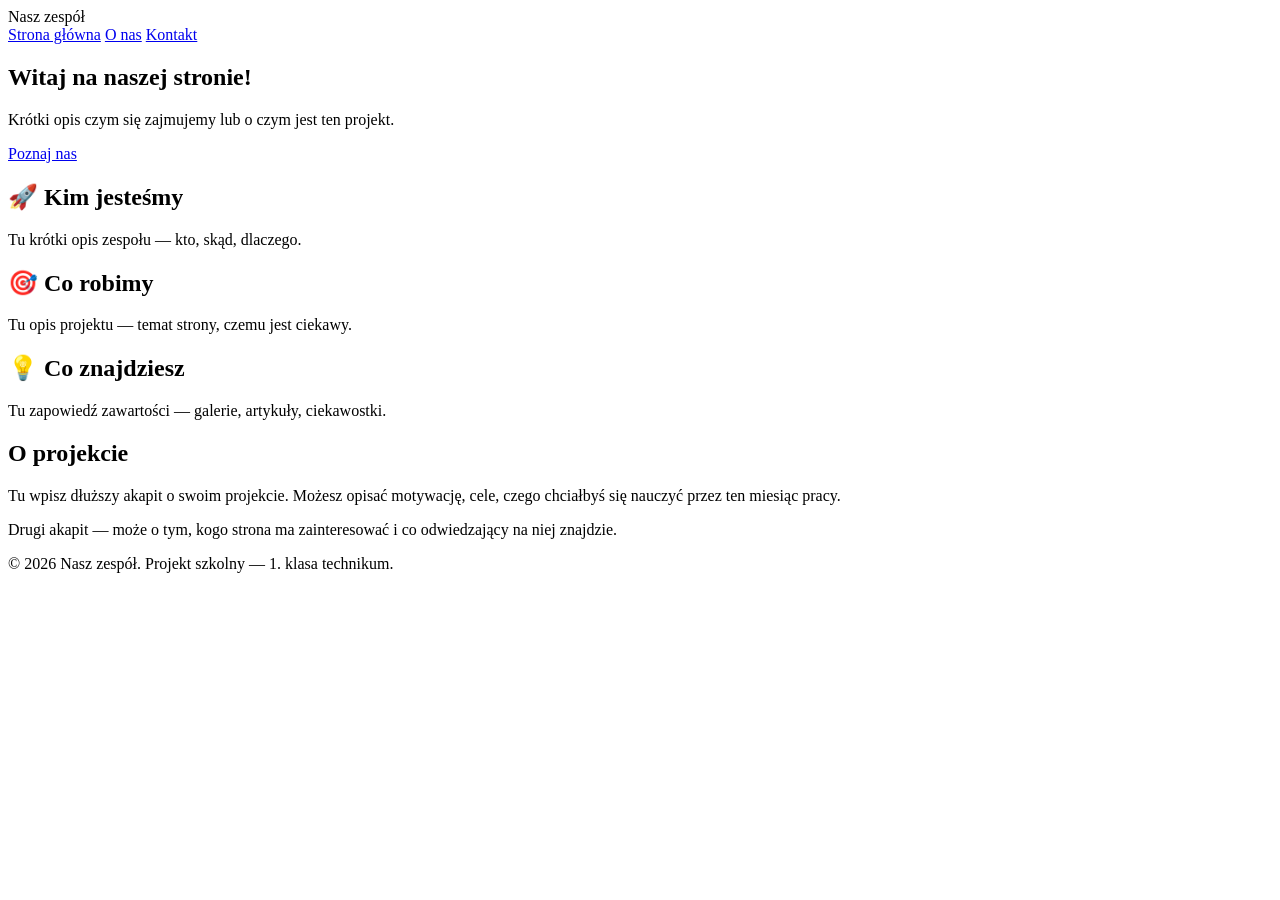
==== index.html @ d80a1a27 "Rename Index.html to index.html" ====
<!DOCTYPE html>
<html lang="pl">
<head>
  <meta charset="UTF-8">
  <meta name="viewport" content="width=device-width, initial-scale=1.0">
  <title>Nasz zespół — strona główna</title>
  <link rel="stylesheet" href="style.css">
</head>
<body>

  <header class="topbar">
    <div class="logo">Nasz zespół</div>
    <nav>
      <a href="index.html" class="active">Strona główna</a>
      <a href="o-nas.html">O nas</a>
      <a href="kontakt.html">Kontakt</a>
    </nav>
  </header>

  <section class="hero">
    <h1>Witaj na naszej stronie!</h1>
    <p>Krótki opis czym się zajmujemy lub o czym jest ten projekt.</p>
    <a href="o-nas.html" class="btn">Poznaj nas</a>
  </section>

  <main class="container">

    <section class="card-grid">
      <article class="card">
        <h2>🚀 Kim jesteśmy</h2>
        <p>Tu krótki opis zespołu — kto, skąd, dlaczego.</p>
      </article>
      <article class="card">
        <h2>🎯 Co robimy</h2>
        <p>Tu opis projektu — temat strony, czemu jest ciekawy.</p>
      </article>
      <article class="card">
        <h2>💡 Co znajdziesz</h2>
        <p>Tu zapowiedź zawartości — galerie, artykuły, ciekawostki.</p>
      </article>
    </section>

    <section class="content">
      <h2>O projekcie</h2>
      <p>
        Tu wpisz dłuższy akapit o swoim projekcie. Możesz opisać motywację,
        cele, czego chciałbyś się nauczyć przez ten miesiąc pracy.
      </p>
      <p>
        Drugi akapit — może o tym, kogo strona ma zainteresować i co
        odwiedzający na niej znajdzie.
      </p>
    </section>

  </main>

  <footer class="footer">
    <p>&copy; 2026 Nasz zespół. Projekt szkolny — 1. klasa technikum.</p>
  </footer>

</body>
</html>
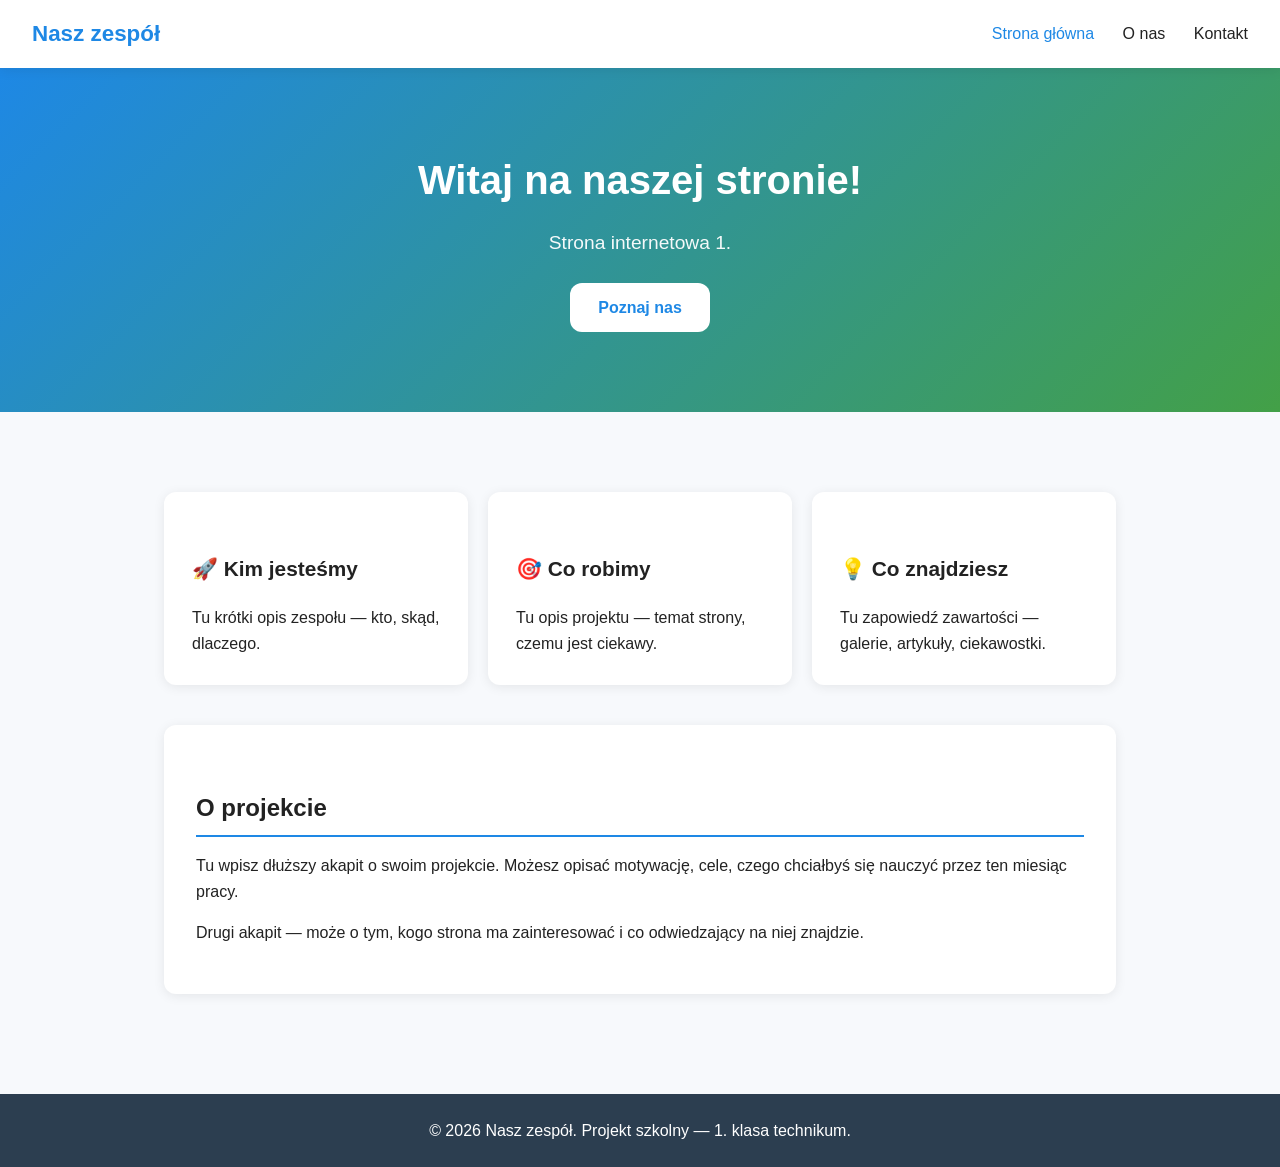
==== commit 977b15ce: "Update project description in index.html" ====
--- a/index.html
+++ b/index.html
@@ -19,7 +19,7 @@
 
   <section class="hero">
     <h1>Witaj na naszej stronie!</h1>
-    <p>Krótki opis czym się zajmujemy lub o czym jest ten projekt.</p>
+    <p>Strona internetowa 1.</p>
     <a href="o-nas.html" class="btn">Poznaj nas</a>
   </section>
 
--- a/style.css
+++ b/style.css
@@ -0,0 +1,231 @@
+/* ===== ZMIENNE — zmień tutaj, żeby zmienić wygląd całej strony ===== */
+:root {
+  --kolor-glowny: #1e88e5;
+  --kolor-akcent: #43a047;
+  --kolor-tlo: #f7f9fc;
+  --kolor-karty: #ffffff;
+  --kolor-tekst: #222;
+  --kolor-tekst-jasny: #666;
+  --cien: 0 2px 12px rgba(0, 0, 0, 0.08);
+  --zaokraglenie: 12px;
+}
+
+/* ===== RESET I BAZOWE STYLE ===== */
+* {
+  box-sizing: border-box;
+  margin: 0;
+  padding: 0;
+}
+
+body {
+  font-family: "Segoe UI", "Helvetica Neue", sans-serif;
+  background: var(--kolor-tlo);
+  color: var(--kolor-tekst);
+  line-height: 1.6;
+}
+
+a { color: var(--kolor-glowny); text-decoration: none; }
+a:hover { text-decoration: underline; }
+
+/* ===== NAGŁÓWEK Z MENU ===== */
+.topbar {
+  background: var(--kolor-karty);
+  display: flex;
+  justify-content: space-between;
+  align-items: center;
+  padding: 16px 32px;
+  box-shadow: var(--cien);
+  position: sticky;
+  top: 0;
+  z-index: 100;
+}
+
+.logo {
+  font-size: 1.4rem;
+  font-weight: 700;
+  color: var(--kolor-glowny);
+}
+
+.topbar nav a {
+  margin-left: 24px;
+  color: var(--kolor-tekst);
+  font-weight: 500;
+}
+
+.topbar nav a.active,
+.topbar nav a:hover {
+  color: var(--kolor-glowny);
+  text-decoration: none;
+}
+
+/* ===== SEKCJA POWITALNA (HERO) ===== */
+.hero {
+  background: linear-gradient(135deg, var(--kolor-glowny), var(--kolor-akcent));
+  color: white;
+  padding: 80px 32px;
+  text-align: center;
+}
+
+.hero h1 { font-size: 2.5rem; margin-bottom: 16px; }
+.hero p { font-size: 1.2rem; opacity: 0.95; margin-bottom: 24px; }
+
+.btn {
+  display: inline-block;
+  padding: 12px 28px;
+  background: white;
+  color: var(--kolor-glowny);
+  border-radius: var(--zaokraglenie);
+  font-weight: 600;
+  border: none;
+  cursor: pointer;
+  transition: transform 0.2s;
+}
+
+.btn:hover { transform: translateY(-2px); text-decoration: none; }
+
+/* ===== GŁÓWNY KONTENER ===== */
+.container {
+  max-width: 1000px;
+  margin: 0 auto;
+  padding: 40px 24px;
+}
+
+.container h1 {
+  color: var(--kolor-glowny);
+  margin-bottom: 24px;
+}
+
+.container h2 {
+  color: var(--kolor-tekst);
+  margin: 32px 0 16px;
+  padding-bottom: 8px;
+  border-bottom: 2px solid var(--kolor-glowny);
+}
+
+/* ===== KAFELKI (GRID) ===== */
+.card-grid {
+  display: grid;
+  grid-template-columns: repeat(auto-fit, minmax(260px, 1fr));
+  gap: 20px;
+  margin: 40px 0;
+}
+
+.card {
+  background: var(--kolor-karty);
+  padding: 28px;
+  border-radius: var(--zaokraglenie);
+  box-shadow: var(--cien);
+  transition: transform 0.2s;
+}
+
+.card:hover { transform: translateY(-4px); }
+.card h2 { font-size: 1.3rem; margin-bottom: 12px; border: none; }
+
+/* ===== SEKCJA TREŚCI ===== */
+.content {
+  background: var(--kolor-karty);
+  padding: 32px;
+  border-radius: var(--zaokraglenie);
+  box-shadow: var(--cien);
+  margin-top: 32px;
+}
+
+.content p { margin-bottom: 16px; }
+
+/* ===== SIATKA Z CZŁONKAMI ZESPOŁU ===== */
+.team-grid {
+  display: grid;
+  grid-template-columns: repeat(auto-fit, minmax(220px, 1fr));
+  gap: 24px;
+  margin-top: 32px;
+}
+
+.member {
+  background: var(--kolor-karty);
+  padding: 24px;
+  border-radius: var(--zaokraglenie);
+  box-shadow: var(--cien);
+  text-align: center;
+}
+
+.member img {
+  width: 140px;
+  height: 140px;
+  border-radius: 50%;
+  object-fit: cover;
+  margin-bottom: 16px;
+}
+
+.member h3 { margin-bottom: 4px; }
+.member .role {
+  color: var(--kolor-glowny);
+  font-weight: 600;
+  font-size: 0.9rem;
+  margin-bottom: 12px;
+}
+.member p { color: var(--kolor-tekst-jasny); font-size: 0.95rem; }
+
+/* ===== FORMULARZ KONTAKTOWY ===== */
+.contact-form {
+  background: var(--kolor-karty);
+  padding: 32px;
+  border-radius: var(--zaokraglenie);
+  box-shadow: var(--cien);
+  display: flex;
+  flex-direction: column;
+  gap: 12px;
+  margin-top: 24px;
+}
+
+.contact-form label { font-weight: 600; }
+
+.contact-form input,
+.contact-form textarea {
+  padding: 10px 14px;
+  border: 1px solid #ddd;
+  border-radius: 8px;
+  font-family: inherit;
+  font-size: 1rem;
+}
+
+.contact-form input:focus,
+.contact-form textarea:focus {
+  outline: none;
+  border-color: var(--kolor-glowny);
+}
+
+.contact-form button {
+  align-self: flex-start;
+  background: var(--kolor-glowny);
+  color: white;
+  padding: 12px 32px;
+}
+
+/* ===== STOPKA ===== */
+.footer {
+  background: #2c3e50;
+  color: white;
+  text-align: center;
+  padding: 24px;
+  margin-top: 60px;
+}
+
+/* ===== RESPONSYWNOŚĆ (TELEFON) ===== */
+@media (max-width: 600px) {
+
+  .topbar {
+    flex-direction: column;
+    gap: 12px;
+    padding: 16px;
+  }
+
+  .topbar nav a {
+    margin: 0 8px;
+    font-size: 0.95rem;
+  }
+
+  .hero { padding: 50px 20px; }
+  .hero h1 { font-size: 1.8rem; }
+  .hero p { font-size: 1rem; }
+
+}
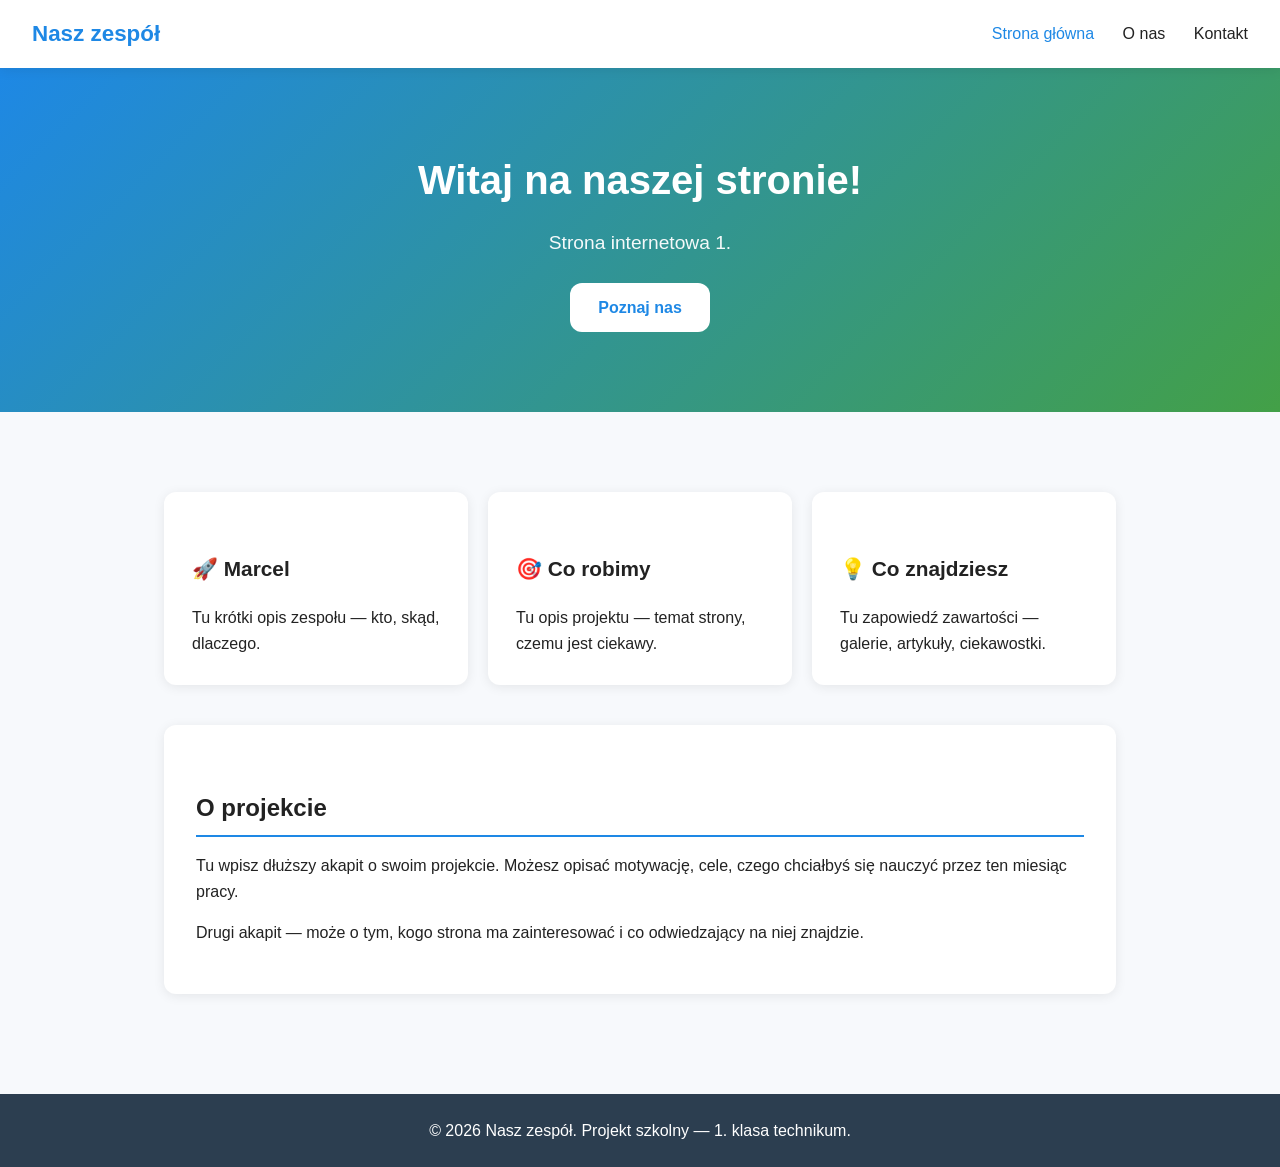
==== commit 33dbfb2a: "Update index.html" ====
--- a/index.html
+++ b/index.html
@@ -27,7 +27,7 @@
 
     <section class="card-grid">
       <article class="card">
-        <h2>🚀 Kim jesteśmy</h2>
+        <h2>🚀 Marcel</h2>
         <p>Tu krótki opis zespołu — kto, skąd, dlaczego.</p>
       </article>
       <article class="card">
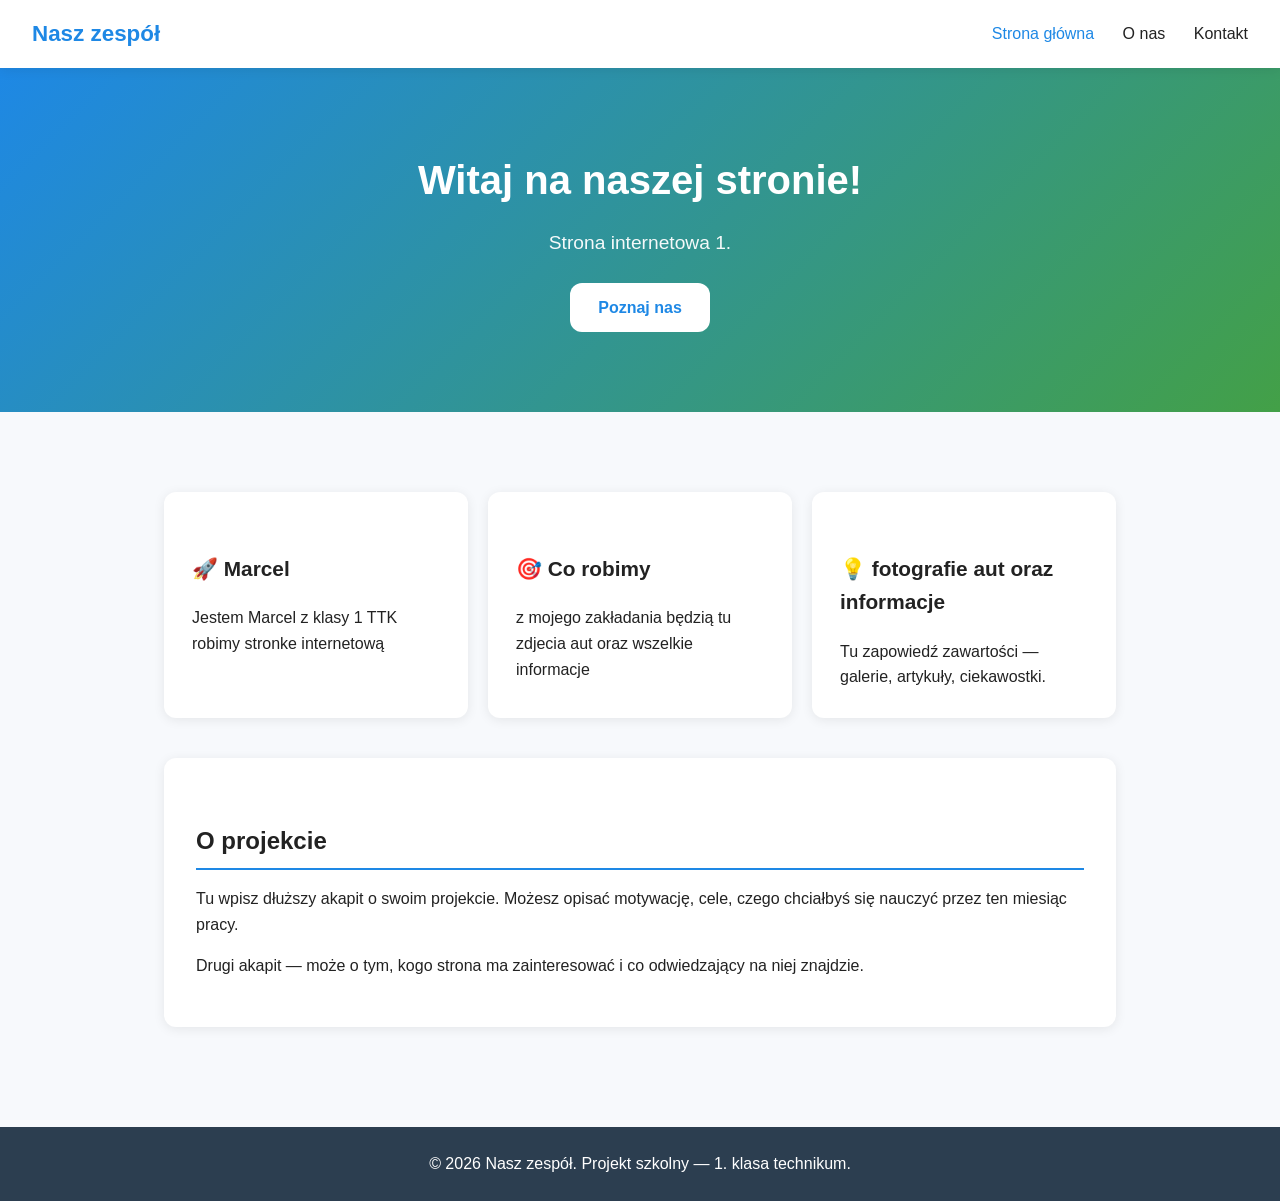
==== commit 0356baf8: "Update index.html" ====
--- a/index.html
+++ b/index.html
@@ -28,14 +28,14 @@
     <section class="card-grid">
       <article class="card">
         <h2>🚀 Marcel</h2>
-        <p>Tu krótki opis zespołu — kto, skąd, dlaczego.</p>
+        <p>Jestem Marcel z klasy 1 TTK robimy stronke internetową</p>
       </article>
       <article class="card">
         <h2>🎯 Co robimy</h2>
-        <p>Tu opis projektu — temat strony, czemu jest ciekawy.</p>
+        <p>z mojego zakładania będzią tu zdjecia aut oraz wszelkie informacje</p>
       </article>
       <article class="card">
-        <h2>💡 Co znajdziesz</h2>
+        <h2>💡 fotografie aut oraz informacje</h2>
         <p>Tu zapowiedź zawartości — galerie, artykuły, ciekawostki.</p>
       </article>
     </section>
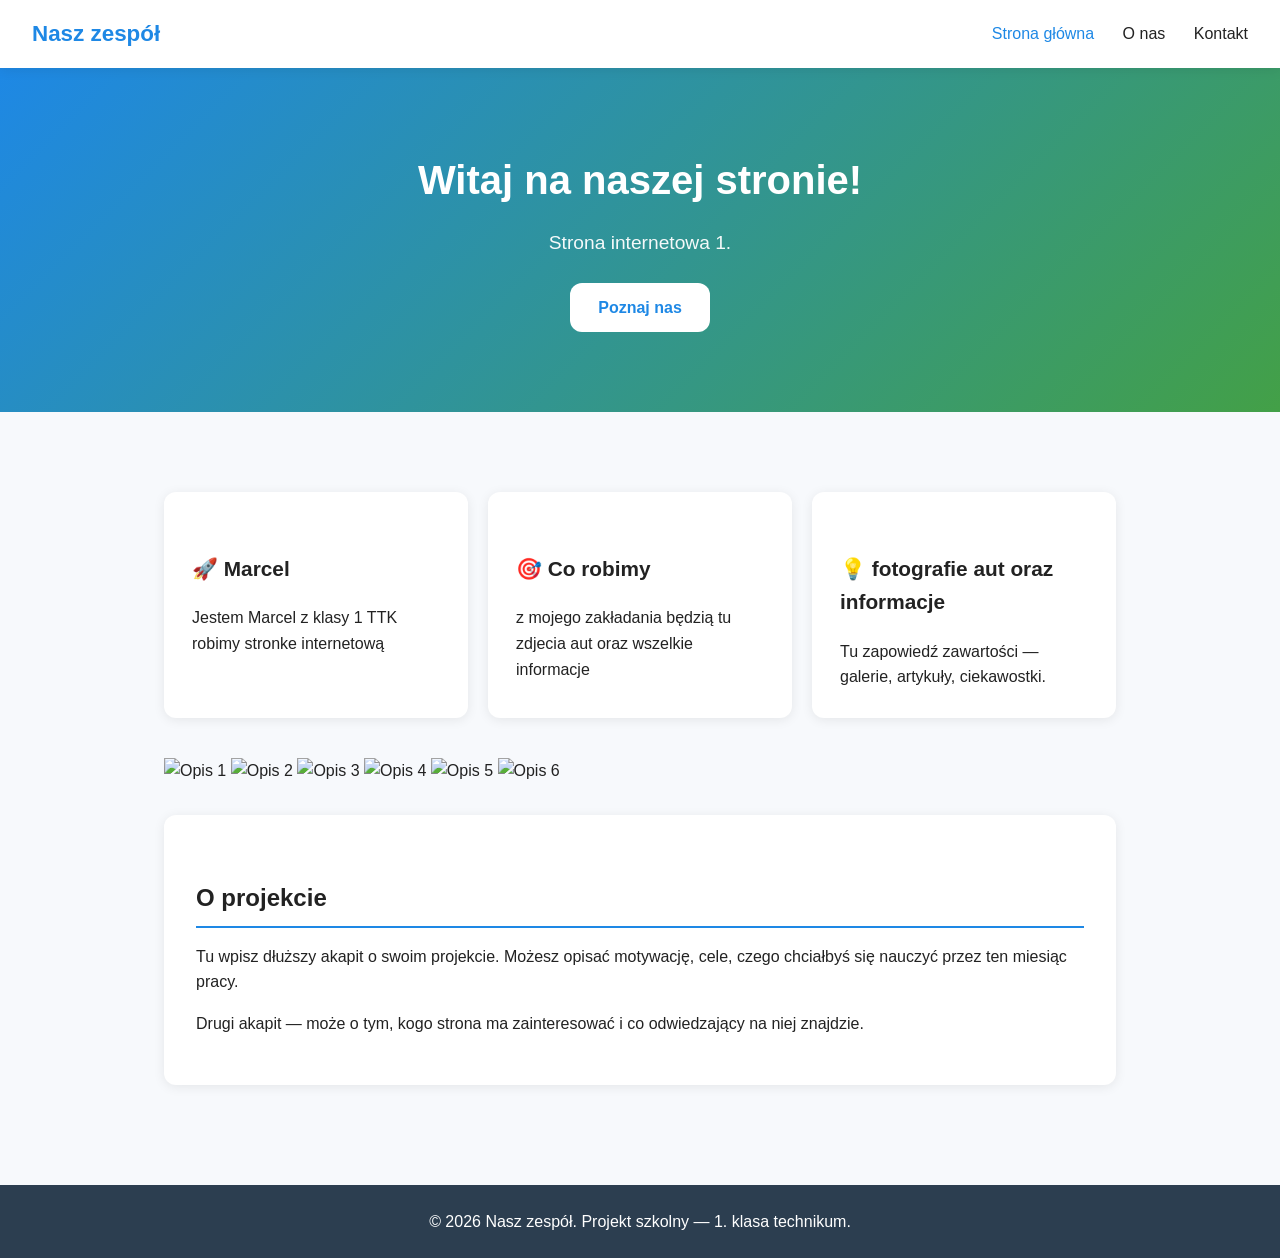
==== commit 13b6dbd0: "Update index.html" ====
--- a/index.html
+++ b/index.html
@@ -39,6 +39,14 @@
         <p>Tu zapowiedź zawartości — galerie, artykuły, ciekawostki.</p>
       </article>
     </section>
+<section class="gallery">
+  <img src="zdjecie1.jpg" alt="Opis 1">
+  <img src="zdjecie2.jpg" alt="Opis 2">
+  <img src="zdjecie3.jpg" alt="Opis 3">
+  <img src="zdjecie4.jpg" alt="Opis 4">
+  <img src="zdjecie5.jpg" alt="Opis 5">
+  <img src="zdjecie6.jpg" alt="Opis 6">
+</section>
 
     <section class="content">
       <h2>O projekcie</h2>
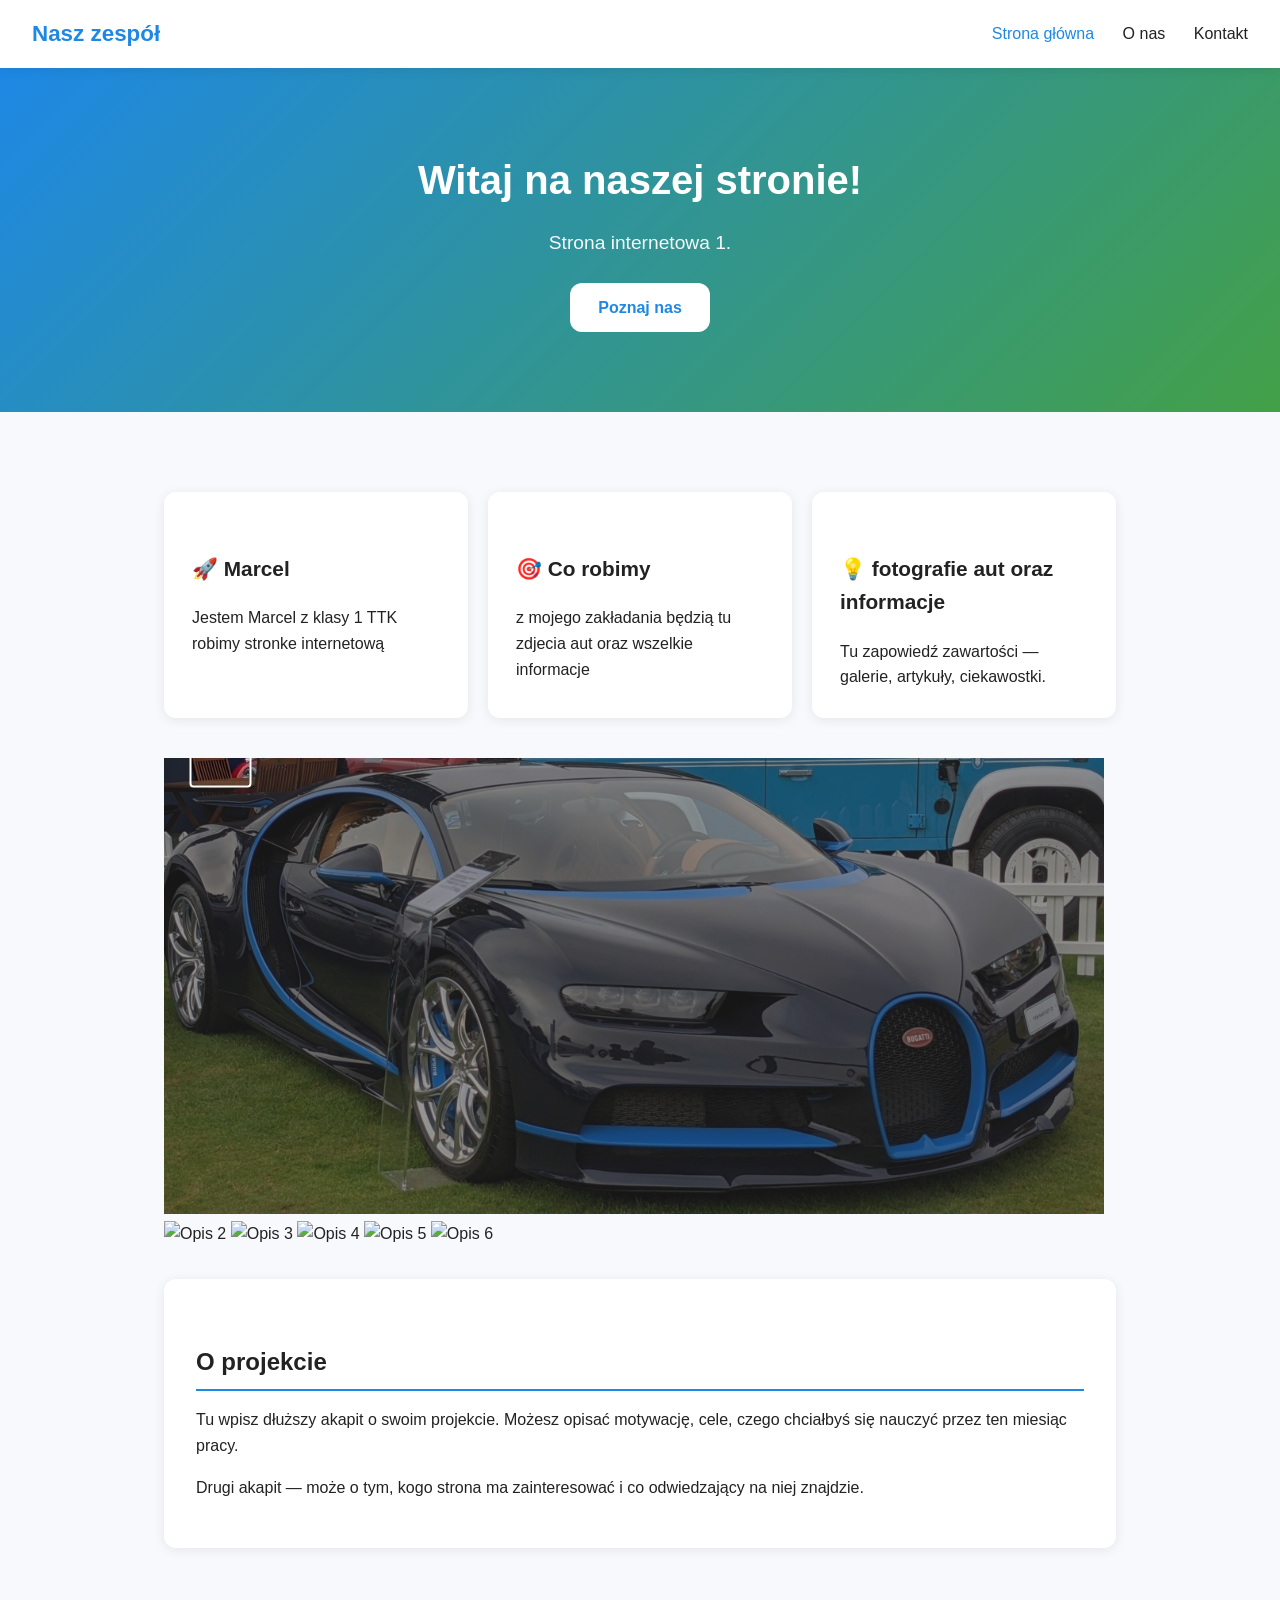
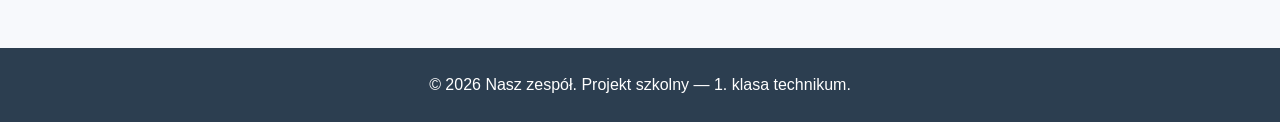
==== commit 37e5bf4c: "Update index.html" ====
--- a/index.html
+++ b/index.html
@@ -40,7 +40,7 @@
       </article>
     </section>
 <section class="gallery">
-  <img src="zdjecie1.jpg" alt="Opis 1">
+  <img src="zdjecie1.jpeg" alt="Opis 1">
   <img src="zdjecie2.jpg" alt="Opis 2">
   <img src="zdjecie3.jpg" alt="Opis 3">
   <img src="zdjecie4.jpg" alt="Opis 4">
